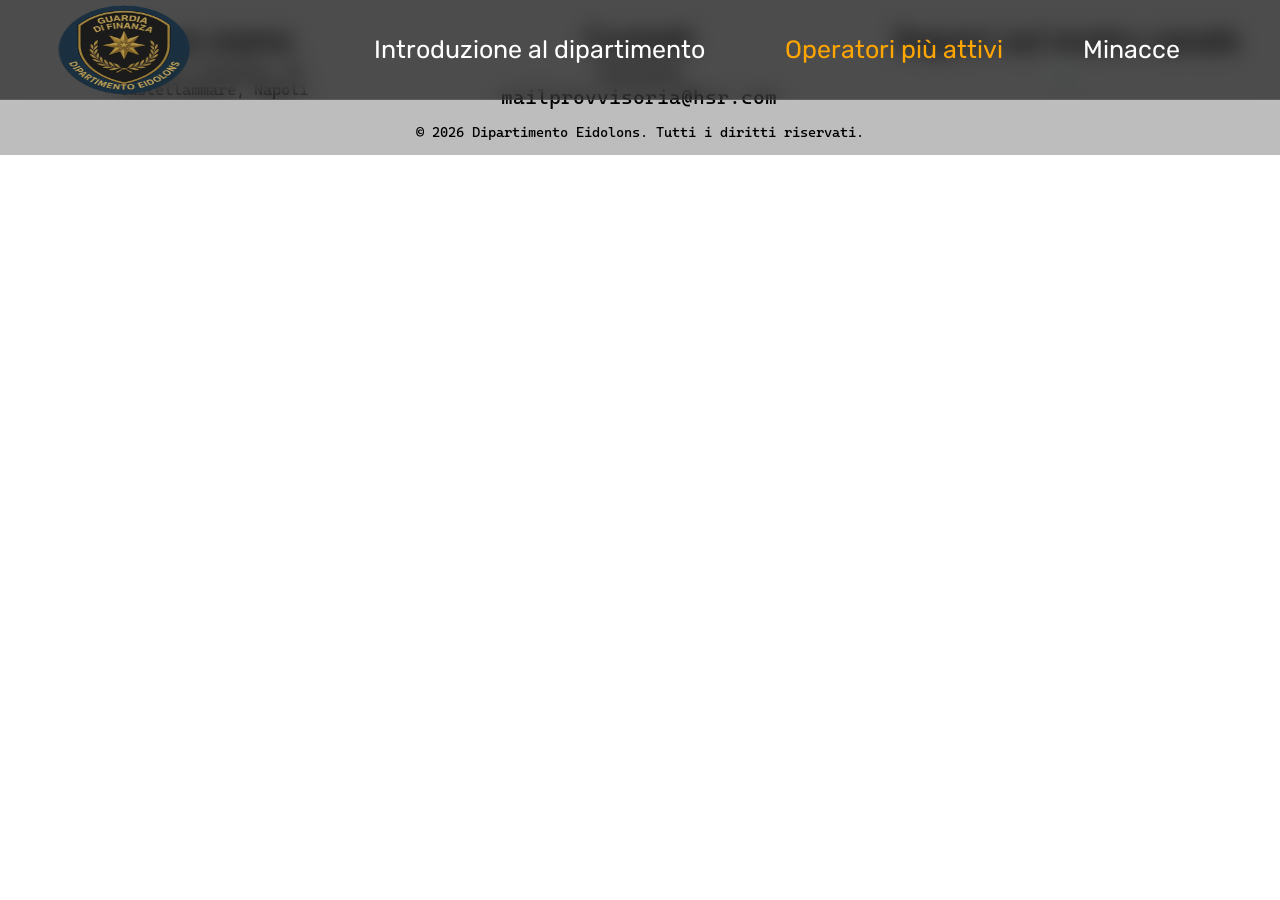
==== sites/operation.html @ c56e5246 "Aggiunti html, sistemato css e index" ====
<!DOCTYPE html>
<html>
    <head>
        <title>Service Operations</title>

        <link rel="preconnect" href="https://fonts.googleapis.com">
        <link rel="preconnect" href="https://fonts.gstatic.com" crossorigin>
        <link href="https://fonts.googleapis.com/css2?family=Cascadia+Mono:ital,wght@0,200..700;1,200..700&family=Roboto+Condensed:ital,wght@0,100..900;1,100..900&family=Rubik:ital,wght@0,300..900;1,300..900&display=swap" rel="stylesheet">
        <link rel="stylesheet" type="text/css" href="../style.css?versione=1.4">

        <meta name="viewport" content="width=device-width, initial-scale=1.0">

    </head>
    <body>

        <!--Sezione della parte top del sito-->
        <div id="container-top">
            <div id="logo">
                <a href="../index.html"><img src="../img/dipartimento.png" alt="Logo"></a>
            </div>
            <ul id="menu-top">
                <li><a href="../index.html">Introduzione al dipartimento</a></li>
                <li class="menu-active"><a href="operation.html">Operatori più attivi</a></li>
                <li><a href="threats.html">Minacce</a></li>
            </ul>
        </div>
        <!--Sezione della parte top del sito-->

        <!--Footer-->
        <div id="footer">
            <div class="footer footer-left flex">
                <div class="footer-interno">
                    <h3>Dove siamo</h3>
                    <p>Via Del Telegram, 67<br>
                    Castellammare, Napoli</p>
                </div>
            </div>
            <div class="footer footer-center flex">
                <div class="footer-interno">
                    <h3>Contatti</h3>
                    <p>
                        <a href="tel:+393333333">3333333</a><br>
                        <a href="mailto:mailprovvisoria@hsr.com">mailprovvisoria@hsr.com</a>
                    </p>
                </div>
            </div>
            <div class="footer footer-right flex">
                <div class="footer-interno">
                    <h3>Seguici sul nostro canale</h3>
                    <a href="https://t.me/DimaHSR" target="_blank"><img class="social-icon" src="img/telegram.webp"></a>
                </div>
            </div>
            <div class="clr"></div>
            <div id="copyright">
                <p>&copy; 2026 Dipartimento Eidolons. Tutti i diritti riservati.</p>
            </div>
        </div>
        <!--Footer-->
        
    </body>
</html>
---- style.css ----
/*CSS Standard*/
.flex{
    display: flex;
    align-items: center;
    justify-content: center;
    text-align: center;
    position: relative;
}

.clr{
    clear: both;
}


.roboto{
  font-family: "Roboto Condensed", sans-serif;
  font-optical-sizing: auto;
  font-weight: 400;
  font-style: normal;
}

.cascadia {
  font-family: "Cascadia Mono", sans-serif;
  font-optical-sizing: auto;
  font-weight: 400;
  font-style: normal;
}

.rubik {
  font-family: "Rubik", sans-serif;
  font-optical-sizing: auto;
  font-weight: 400;
  font-style: normal;
}

h1, h2, h3{
    font-family: "Roboto Condensed", sans-serif;
    font-weight: 400;
    font-style: normal;
}

p{
    font-family: "Cascadia Mono", sans-serif;
    font-weight: 400;
    font-style: normal;
}

.grassetto{
    font-weight: bold;
}

#menu-top li{
    font-family: "Rubik", sans-serif;
    font-weight: 400;
    font-style: normal;
}

/* Reset Universale: azzera tutti gli spazi predefiniti del browser */
* {
    margin: 0;
    padding: 0;
    box-sizing: border-box;
}

.collegamento-generico{
    color: #1a1a1a;
    text-decoration: none;
    display: inline-block;
    margin-top: 20px;
    background-color: #FFB600;
    font-size: 19px;
    padding: 10px 25px;
    border-radius: 50px 50px 50px 0px;
    font-weight: bold;
    text-transform: uppercase;
    letter-spacing: 1px;
    box-shadow: 0 4px 15px rgba(255, 182, 0, 0.4);
    transition: all 0.3s ease;
}

.collegamento-generico:hover{
    background-color: #1a1a1a;
    color: #FFB600;
    box-shadow: 0 8px 25px rgba(0, 0, 0, 0.3);
    transform: translateY(-3px);
}

.collegamento-generico:active {
    transform: translateY(1px); 
    box-shadow: 0 2px 10px rgba(0, 0, 0, 0.3); 
}


/*Sezione della parte top del sito*/
#container-top {
    width: 100%;
    height: 100px;
    background-color: rgba(0, 0, 0, 0.6); /* Corretto rgba */
    backdrop-filter: blur(10px);
    position: fixed;
    top: 0px;
    left: 0px;
    z-index: 5;
    border-bottom: 1px solid rgba(255, 255, 255, 0.1);
    display: flex;
    align-items: center;
    justify-content: space-between; 
    padding: 0 50px;
}

#menu-top {
    padding: 0px;
    margin: 0px;
    display: flex; 
    align-items: center;
}

#menu-top li{
    color: white;
    font-size: 25px;
    margin: 0px 30px;
    list-style-type: none;
    margin-right: 50px;
}

#menu-top li:hover{
    color: orange;
    cursor: pointer;
}

#menu-top li.menu-active{
    color: orange;
}

#menu-top li a{
    color: inherit;
    text-decoration: none;
}

#logo{
    width: 150px;
    height: 100px;
}

#logo img{
    width: 150px;
    height: 100px;
}

#slider{
    width: 100%;
    height: 1000px;
    background-image: url(img/operation.png);
    background-repeat: no-repeat;
    background-size: cover;
    background-position: center;
}

#slider h1{
    text-align: center;
    font-size: 50px;
    line-height: 80px;
    color: white;
    font-family: "Roboto Condensed", sans-serif;
    margin-bottom: 20px;
}

#slider p{
    font-size: 30px;
    line-height: 80px;
    color: white;
}

#slider-interno{
    z-index: 2;
}

#separatore{
    width: 100%;
    height: 100%;
    position: absolute;
    top: 0px;
    left: 0px;
    z-index: 1;
    /* Permalink - use to edit and share this gradient: https://colorzilla.com/gradient-editor/#000000+0,000000+100&0+79,0.65+99,0+100 */
    background: linear-gradient(to bottom,  rgba(0,0,0,0) 0%,rgba(0,0,0,0) 79%,rgba(0,0,0,0.65) 99%,rgba(0,0,0,0) 100%); /* W3C, IE10+, FF16+, Chrome26+, Opera12+, Safari7+ */
}

/*Sezione 1-2*/
#home-section1, #home-section2{
    width: 100%;
    height: auto;
    background-color: #f1f1f1;
}

#home-section1 img, #home-section2 img{
    width: 200px;
    height: 200px;
}

#section1-interna, #section2-interna{
    width: 500px;
    padding-bottom: 100px;
    padding-top: 100px;
    z-index: 2;
}
.sfondo-sfocato {
    position: absolute;
    top: 0;
    left: 0;
    width: 100%;
    height: 100%;
    background-image: url('img/sfondo.jpg');
    background-repeat: no-repeat;
    background-position: center;
    background-size: cover;
    filter: blur(8px); 
    z-index: 1; 
}

#section1-interna h2{
    margin-top: 10px;
    margin-bottom: 5px;
    text-shadow: -1px 0 black, 0 1px black, 1px 0 black, 0 -1px black;
    font-size: 40px;
    color: #FFF4D1;
}

#section1-interna p{
    text-shadow: -1px 0 black, 0 1px black, 1px 0 black, 0 -1px black;
    color: white;
}

/*Sezione 2*/
#section2-left{
    width: 50%;
    position: relative;
    float: left;
    height: 500px;
    background-color: #8A7C7B;
}

#section2-left h2{
    font-size: 35px;
    margin-bottom: 5px;
}

#section2-left p{
    font-size: 18px;
}

#section2-right{
    width: 50%;
    position: relative;
    float: left;
    height: 500px;
    background-image: url(img/herta.webp);
    background-repeat: no-repeat;
    background-position: center;
    background-size: cover;
}


/*Footer*/
#footer{
    padding-top: 20px;
    width: 100%;
    height: 150px;
    background-color: #BDBDBD;
}

.footer{
    width: 33.3%;
    height: auto;
}

.footer-left, .footer-center, .footer-right{
    float: left;
}

.footer-interna{
    padding: 50px 0px;
}

#footer a{
    color: inherit;
    text-decoration: none;
}

#footer .social-icon{
    width: 70px;
    height: auto;
    margin: 5px 10px;
}

#footer h3{
    font-size: 25px;
}

#footer h3{
    font-size: 35px;
}

#footer a{
    font-size: 20px;
}

/*Copyright*/
#copyright{
    padding-top: 20px;
    width: 100%;
    background-color: #BDBDBD;
    padding: 15px 0;
    text-align: center;
}

#copyright p{
    font-size: 14px;
    color: black;
    margin: 0px;
}
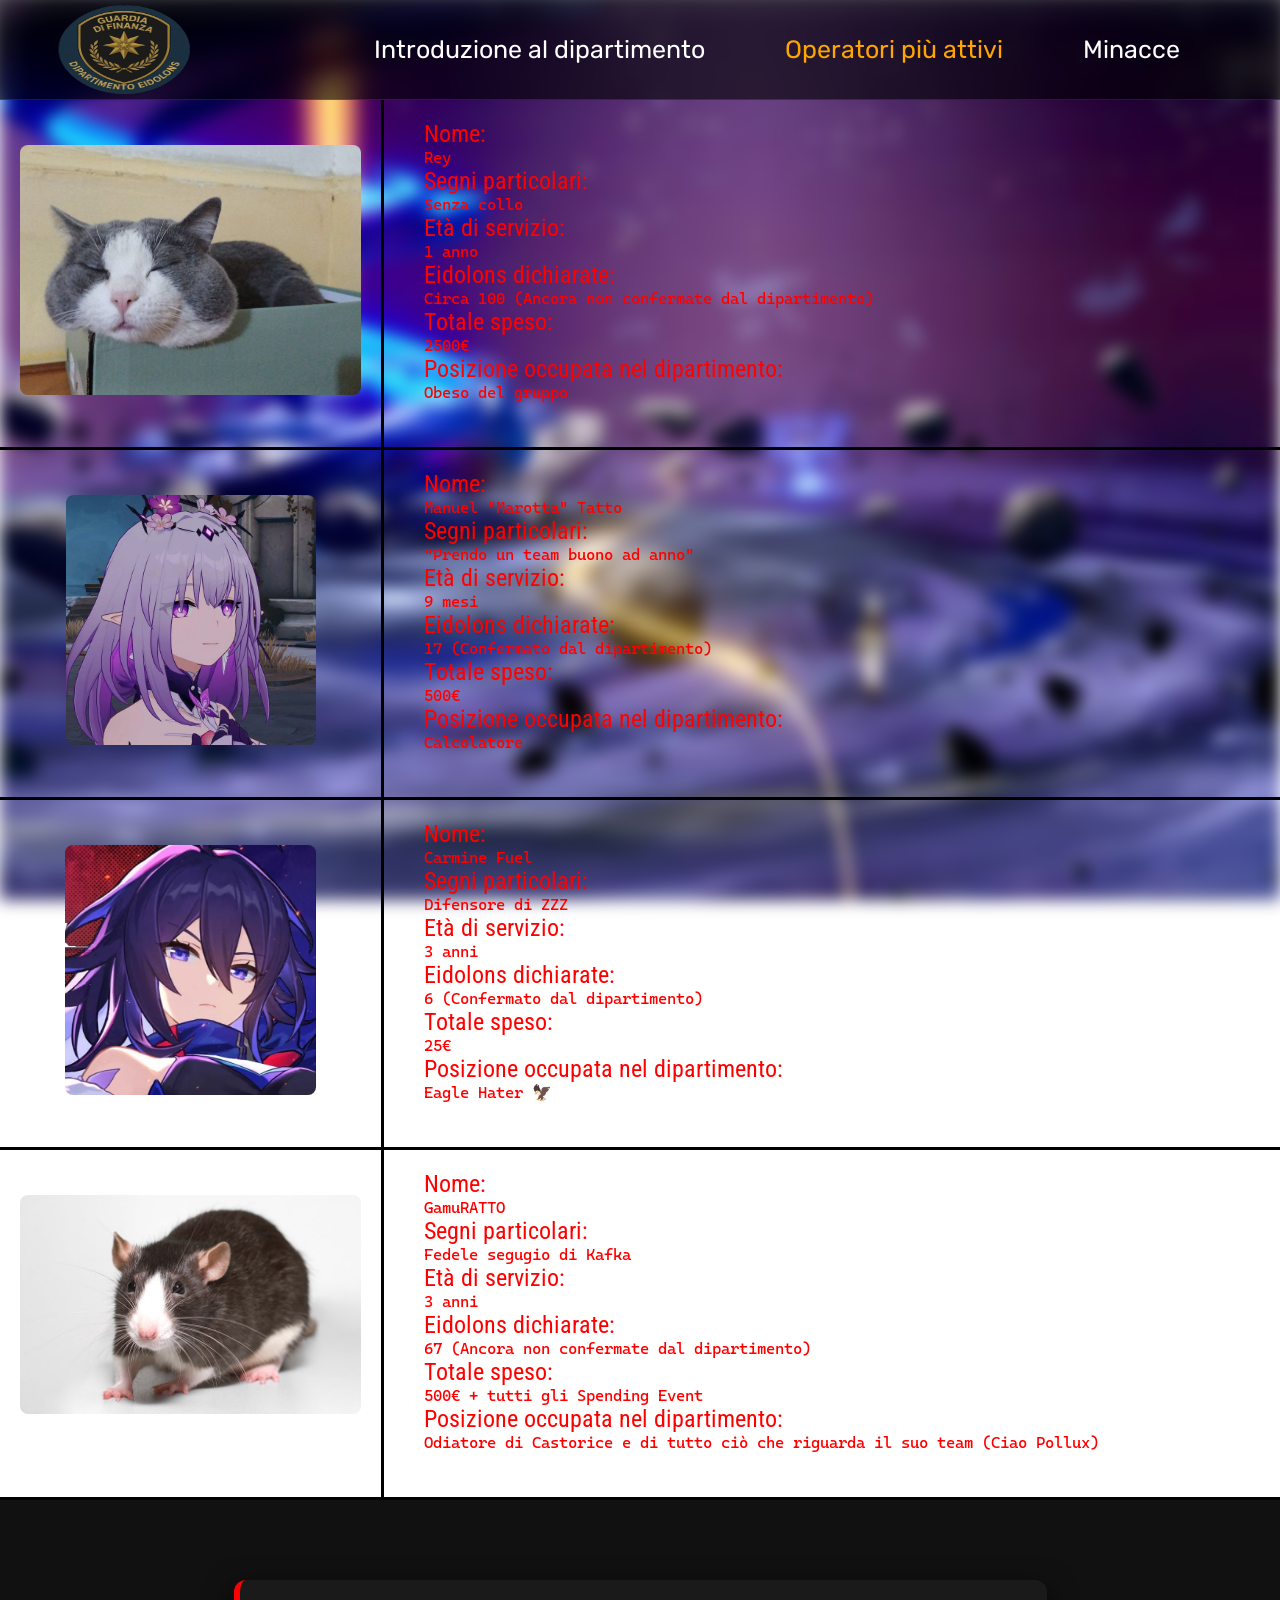
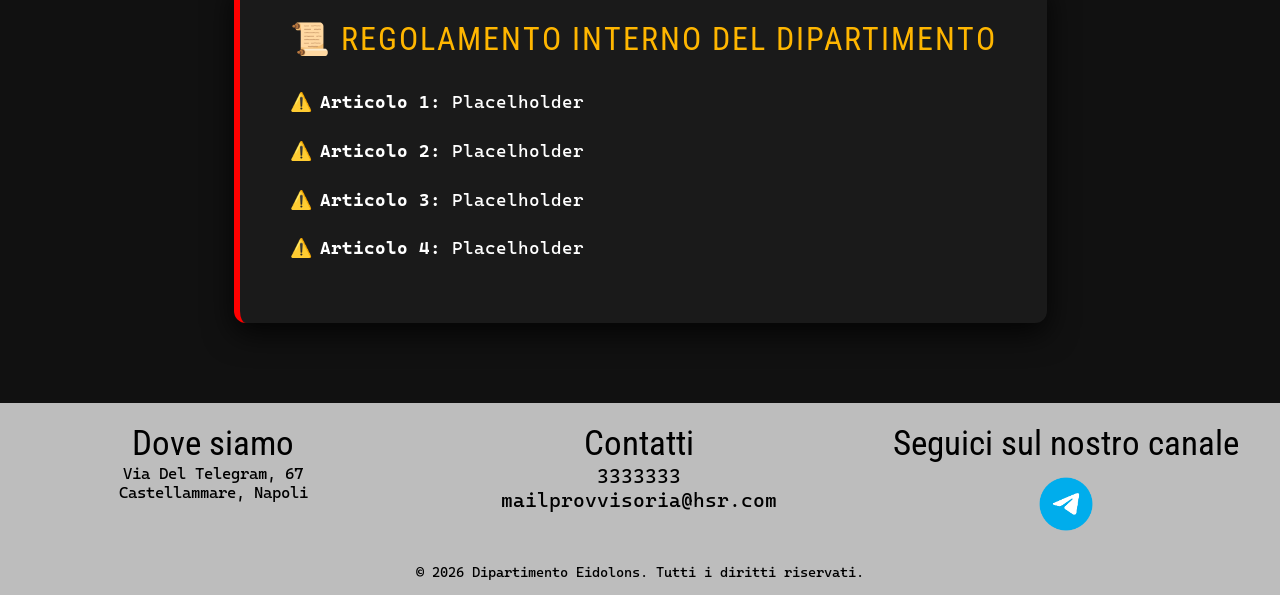
==== commit 31b0f91f: "Aggiunga di operatori e modifiche al CSS" ====
--- a/sites/operation.html
+++ b/sites/operation.html
@@ -10,21 +10,120 @@
 
         <meta name="viewport" content="width=device-width, initial-scale=1.0">
 
+        <meta charset="UTF-8">
+
     </head>
     <body>
 
         <!--Sezione della parte top del sito-->
         <div id="container-top">
             <div id="logo">
-                <a href="../index.html"><img src="../img/dipartimento.png" alt="Logo"></a>
+                <a href="../index.html"><img src="../img/dipartimento.png" alt="Logo" draggable="false"></a>
             </div>
             <ul id="menu-top">
-                <li><a href="../index.html">Introduzione al dipartimento</a></li>
-                <li class="menu-active"><a href="operation.html">Operatori più attivi</a></li>
-                <li><a href="threats.html">Minacce</a></li>
+                <li><a href="../index.html" draggable="false">Introduzione al dipartimento</a></li>
+                <li class="menu-active"><a href="operation.html" draggable="false">Operatori più attivi</a></li>
+                <li><a href="threats.html" draggable="false">Minacce</a></li>
             </ul>
         </div>
         <!--Sezione della parte top del sito-->
+
+        <!--Prima sezione-->
+        <div id="operation1">
+            <!--Da cambiare lo sfondo-->
+            <div class="sfondo-operation"></div>
+            <!--Da cambiare lo sfondo-->
+            <div class="operation-left">
+                <img src="../img/img_operation/bonobino.jpg" alt="Rey" draggable="false">
+            </div>
+            <div class="operation-right">
+                <h2>Nome:</h2>
+                <p>Rey</p>
+                <h2>Segni particolari:</h2>
+                <p>Senza collo</p>
+                <h2>Età di servizio:</h2>
+                <p>1 anno</p>
+                <h2>Eidolons dichiarate:</h2>
+                <p>Circa 100 (Ancora non confermate dal dipartimento)</p>
+                <h2>Totale speso:</h2>
+                <p>2500€</p>
+                <h2>Posizione occupata nel dipartimento:</h2>
+                <p>Obeso del gruppo</p>
+            </div>
+            <div class="clr"></div>
+
+            <div class="operation-left">
+                <img src="../img/img_operation/castorice.jpg" alt="Marotta" draggable="false">
+            </div>
+            <div class="operation-right">
+                <h2>Nome:</h2>
+                <p>Manuel "Marotta" Tatto</p>
+                <h2>Segni particolari:</h2>
+                <p>"Prendo un team buono ad anno"</p>
+                <h2>Età di servizio:</h2>
+                <p>9 mesi</p>
+                <h2>Eidolons dichiarate:</h2>
+                <p>17 (Confermato dal dipartimento)</p>
+                <h2>Totale speso:</h2>
+                <p>500€</p>
+                <h2>Posizione occupata nel dipartimento:</h2>
+                <p>Calcolatore</p>
+            </div>
+            <div class="clr"></div>
+
+            <div class="operation-left">
+                <img src="../img/img_operation/seele.webp" alt="Rey" draggable="false">
+            </div>
+            <div class="operation-right">
+                <h2>Nome:</h2>
+                <p>Carmine Fuel</p>
+                <h2>Segni particolari:</h2>
+                <p>Difensore di ZZZ</p>
+                <h2>Età di servizio:</h2>
+                <p>3 anni</p>
+                <h2>Eidolons dichiarate:</h2>
+                <p>6 (Confermato dal dipartimento)</p>
+                <h2>Totale speso:</h2>
+                <p>25€</p>
+                <h2>Posizione occupata nel dipartimento:</h2>
+                <p>Eagle Hater 🦅</p>
+            </div>
+            <div class="clr"></div>
+
+            <div class="operation-left">
+                <img src="../img/img_operation/ratto.jpg" alt="Rey" draggable="false">
+            </div>
+            <div class="operation-right">
+                <h2>Nome:</h2>
+                <p>GamuRATTO</p>
+                <h2>Segni particolari:</h2>
+                <p>Fedele segugio di Kafka</p>
+                <h2>Età di servizio:</h2>
+                <p>3 anni</p>
+                <h2>Eidolons dichiarate:</h2>
+                <p>67 (Ancora non confermate dal dipartimento)</p>
+                <h2>Totale speso:</h2>
+                <p>500€ + tutti gli Spending Event</p>
+                <h2>Posizione occupata nel dipartimento:</h2>
+                <p>Odiatore di Castorice e di tutto ciò che riguarda il suo team (Ciao Pollux)</p>
+            </div>
+            <div class="clr"></div>
+        </div>
+        <!--Prima sezione-->
+
+        <!--Codice di condotta-->
+        <div id="codicecondotta">
+            <div class="codice-interno">
+                <h2>📜 Regolamento Interno del Dipartimento</h2>
+                <ul>
+                    <li><strong>Articolo 1:</strong> Placelholder</li>
+                    <li><strong>Articolo 2:</strong> Placelholder</li>
+                    <li><strong>Articolo 3:</strong> Placelholder</li>
+                    <li><strong>Articolo 4:</strong> Placelholder</li>
+                </ul>
+            </div>
+        </div>
+        <!--Codice di condotta-->
 
         <!--Footer-->
         <div id="footer">
@@ -47,7 +146,7 @@
             <div class="footer footer-right flex">
                 <div class="footer-interno">
                     <h3>Seguici sul nostro canale</h3>
-                    <a href="https://t.me/DimaHSR" target="_blank"><img class="social-icon" src="img/telegram.webp"></a>
+                    <a href="https://t.me/DimaHSR" target="_blank"><img class="social-icon" src="../img/telegram.webp"></a>
                 </div>
             </div>
             <div class="clr"></div>
--- a/style.css
+++ b/style.css
@@ -77,6 +77,10 @@
     letter-spacing: 1px;
     box-shadow: 0 4px 15px rgba(255, 182, 0, 0.4);
     transition: all 0.3s ease;
+    user-select: none;
+    -webkit-user-drag: none;
+    -webkit-tap-highlight-color: transparent;
+    outline: none;
 }
 
 .collegamento-generico:hover{
@@ -109,11 +113,22 @@
     padding: 0 50px;
 }
 
+#container-top img{
+    user-select: none;
+    -webkit-user-drag: none;
+    -webkit-tap-highlight-color: transparent;
+    outline: none;
+}
+
 #menu-top {
     padding: 0px;
     margin: 0px;
     display: flex; 
     align-items: center;
+    user-select: none;
+    -webkit-user-drag: none;
+    -webkit-tap-highlight-color: transparent;
+    outline: none;
 }
 
 #menu-top li{
@@ -197,6 +212,10 @@
 #home-section1 img, #home-section2 img{
     width: 200px;
     height: 200px;
+    user-select: none;
+    -webkit-user-drag: none;
+    -webkit-tap-highlight-color: transparent;
+    outline: none;
 }
 
 #section1-interna, #section2-interna{
@@ -319,4 +338,104 @@
     font-size: 14px;
     color: black;
     margin: 0px;
-}+}
+
+/*Operation1*/
+#operation1{
+    width: 100%;
+    height: auto;
+    padding-top: 100px;
+}
+
+.operation-left{
+    width: 30%;
+    height: 350px;
+    float: left;
+    padding: 45px 20px 20px 20px;
+    box-sizing: border-box;
+    text-align: center;
+    border-right-style: solid;
+    border-bottom-style: solid;
+}
+
+.operation-left img{
+    max-width: 100%;
+    height: auto;
+    border-radius: 8px;;
+    max-height: 250px;
+}
+
+.operation-right{
+    width: 70%;
+    height: 350px;
+    float: left;
+    padding: 20px 40px;
+    text-align: left;
+    border-bottom-style: solid;
+}
+
+.operation-right h2, .operation-right p{
+    color: red;
+}
+
+.sfondo-operation{
+    position: fixed;
+    top: 0;
+    left: 0;
+    width: 100%;
+    height: 100%;
+    background-image: url('img/sfondo.jpg');
+    background-repeat: no-repeat;
+    background-position: center;
+    background-size: cover;
+    filter: blur(8px); 
+    z-index: -1; 
+}
+
+#codicecondotta{
+    width: 100%;
+    height: auto;
+    padding: 80px 20px;
+    background-color: #111;
+    display: flex;
+    justify-content: center;
+}
+
+.codice-interno{
+    max-width: 900px;
+    background-color: #1a1a1a; 
+    padding: 40px 50px;
+    border-radius: 12px;
+    border-left: 6px solid red; 
+    box-shadow: 0 10px 30px rgba(0, 0, 0, 0.8); 
+}
+
+.codice-interno h2{
+    color: #FFB600;
+    margin-bottom: 30px;
+    text-align: center;
+    font-size: 32px;
+    text-transform: uppercase;
+    letter-spacing: 2px;
+}
+
+.codice-interno ul{
+    list-style-type: none;
+    padding: 0;
+}
+
+.codice-interno li{
+    color: white;
+    font-size: 18px;
+    margin-bottom: 20px;
+    line-height: 1.6;
+    padding-left: 30px;
+    position: relative;
+    font-family: "Cascadia Mono", sans-serif; /* Usa il font "tecnico" che hai importato */
+}
+
+.codice-interno li::before{
+    content: "⚠️";
+    position: absolute;
+    left: 0;
+}
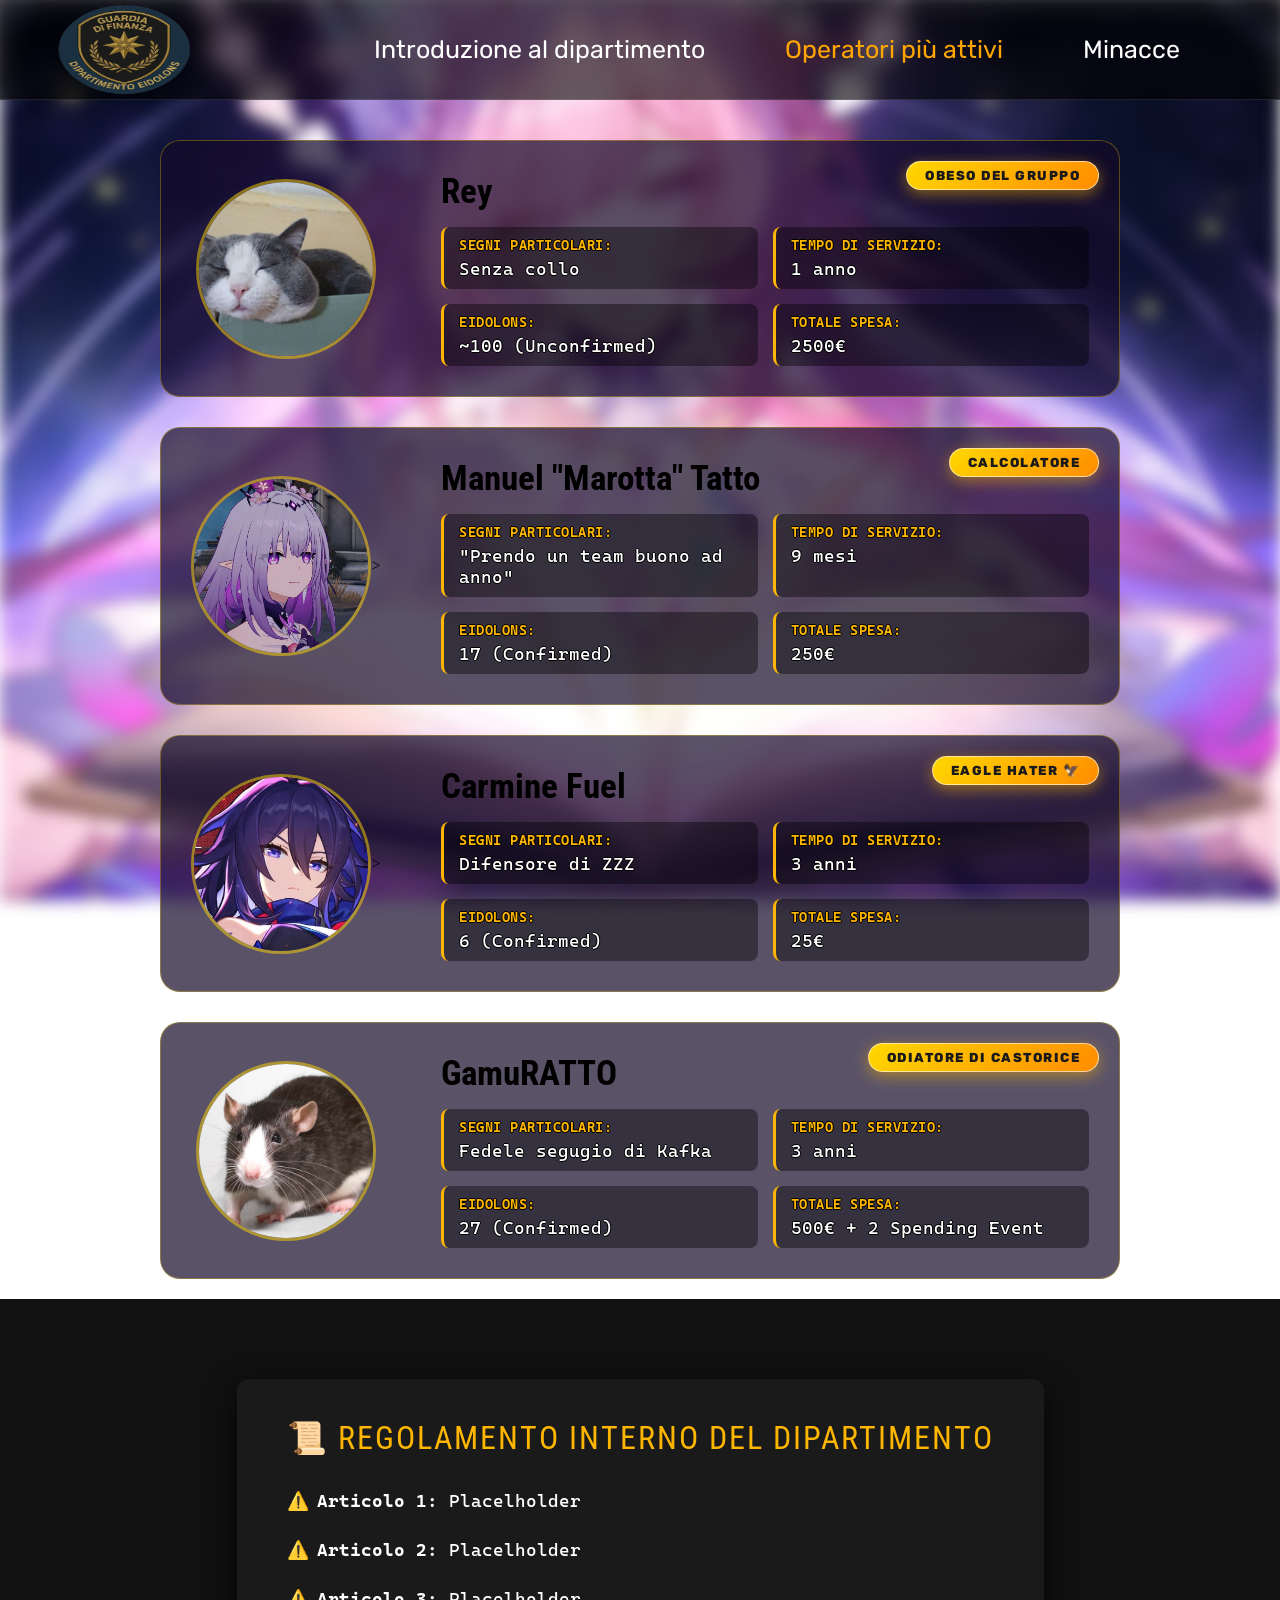
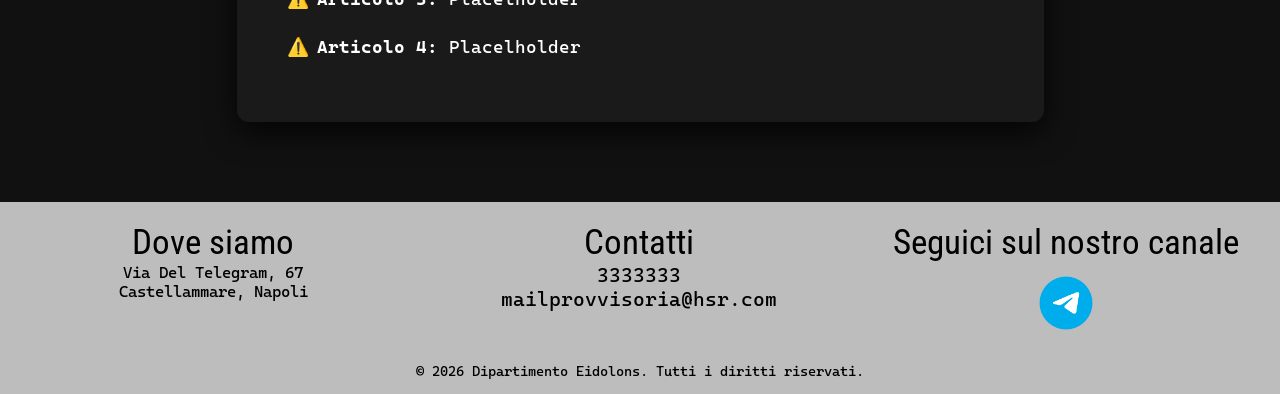
==== commit de90e331: "Sistemazione css" ====
--- a/sites/operation.html
+++ b/sites/operation.html
@@ -30,84 +30,69 @@
 
         <!--Prima sezione-->
         <div id="operation1">
-            <!--Da cambiare lo sfondo-->
             <div class="sfondo-operation"></div>
-            <!--Da cambiare lo sfondo-->
-            <div class="operation-left">
-                <img src="../img/img_operation/bonobino.jpg" alt="Rey" draggable="false">
+            <div class="operation-container">
+                <div class="operator-card">
+                    <div class="operation-left">
+                        <img src="../img/img_operation/bonobino.jpg" alt="Rey">
+                    </div>
+                    <div class="operation-right">
+                        <span class="role-badge">Obeso del gruppo</span>
+                        <h2>Rey</h2>
+                        <div class="info-grid">
+                            <div class="info-item"><strong>Segni Particolari:</strong>Senza collo</div>
+                            <div class="info-item"><strong>Tempo di Servizio:</strong>1 anno</div>
+                            <div class="info-item"><strong>Eidolons:</strong>~100 (Unconfirmed)</div>
+                            <div class="info-item"><strong>Totale spesa:</strong>2500€</div>
+                        </div>
+                    </div>
+                </div>
+                <div class="operator-card">
+                    <div class="operation-left">
+                        <img src="../img/img_operation/castorice.jpg" alt="Manuel" draggable="false">>
+                    </div>
+                    <div class="operation-right">
+                        <span class="role-badge">Calcolatore</span>
+                        <h2>Manuel "Marotta" Tatto</h2>
+                        <div class="info-grid">
+                            <div class="info-item"><strong>Segni Particolari:</strong>"Prendo un team buono ad anno"</div>
+                            <div class="info-item"><strong>Tempo di Servizio:</strong>9 mesi</div>
+                            <div class="info-item"><strong>Eidolons:</strong>17 (Confirmed)</div>
+                            <div class="info-item"><strong>Totale spesa:</strong>250€</div>
+                        </div>
+                    </div>
+                </div>
+                <div class="operator-card">
+                    <div class="operation-left">
+                        <img src="../img/img_operation/seele.webp" alt="Carmine" draggable="false">> 
+                    </div>
+                    <div class="operation-right">
+                        <span class="role-badge">Eagle Hater 🦅</span>
+                        <h2>Carmine Fuel</h2>
+                        <div class="info-grid">
+                            <div class="info-item"><strong>Segni Particolari:</strong>Difensore di ZZZ</div>
+                            <div class="info-item"><strong>Tempo di Servizio:</strong>3 anni</div>
+                            <div class="info-item"><strong>Eidolons:</strong>6 (Confirmed)</div>
+                            <div class="info-item"><strong>Totale spesa:</strong>25€</div>
+                        </div>
+                    </div>
+                </div>
+                <div class="operator-card">
+                    <div class="operation-left">
+                        <img src="../img/img_operation/ratto.jpg" alt="Gamuran" draggable="false">
+                    </div>
+                    <div class="operation-right">
+                        <span class="role-badge">Odiatore di Castorice</span>
+                        <h2>GamuRATTO</h2>
+                        <div class="info-grid">
+                            <div class="info-item"><strong>Segni Particolari:</strong>Fedele segugio di Kafka</div>
+                            <div class="info-item"><strong>Tempo di Servizio:</strong>3 anni</div>
+                            <div class="info-item"><strong>Eidolons:</strong>27 (Confirmed)</div>
+                            <div class="info-item"><strong>Totale spesa:</strong>500€ + 2 Spending Event</div>
+                        </div>
+                    </div>
+                </div>
             </div>
-            <div class="operation-right">
-                <h2>Nome:</h2>
-                <p>Rey</p>
-                <h2>Segni particolari:</h2>
-                <p>Senza collo</p>
-                <h2>Età di servizio:</h2>
-                <p>1 anno</p>
-                <h2>Eidolons dichiarate:</h2>
-                <p>Circa 100 (Ancora non confermate dal dipartimento)</p>
-                <h2>Totale speso:</h2>
-                <p>2500€</p>
-                <h2>Posizione occupata nel dipartimento:</h2>
-                <p>Obeso del gruppo</p>
-            </div>
-            <div class="clr"></div>
-
-            <div class="operation-left">
-                <img src="../img/img_operation/castorice.jpg" alt="Marotta" draggable="false">
-            </div>
-            <div class="operation-right">
-                <h2>Nome:</h2>
-                <p>Manuel "Marotta" Tatto</p>
-                <h2>Segni particolari:</h2>
-                <p>"Prendo un team buono ad anno"</p>
-                <h2>Età di servizio:</h2>
-                <p>9 mesi</p>
-                <h2>Eidolons dichiarate:</h2>
-                <p>17 (Confermato dal dipartimento)</p>
-                <h2>Totale speso:</h2>
-                <p>500€</p>
-                <h2>Posizione occupata nel dipartimento:</h2>
-                <p>Calcolatore</p>
-            </div>
-            <div class="clr"></div>
-
-            <div class="operation-left">
-                <img src="../img/img_operation/seele.webp" alt="Rey" draggable="false">
-            </div>
-            <div class="operation-right">
-                <h2>Nome:</h2>
-                <p>Carmine Fuel</p>
-                <h2>Segni particolari:</h2>
-                <p>Difensore di ZZZ</p>
-                <h2>Età di servizio:</h2>
-                <p>3 anni</p>
-                <h2>Eidolons dichiarate:</h2>
-                <p>6 (Confermato dal dipartimento)</p>
-                <h2>Totale speso:</h2>
-                <p>25€</p>
-                <h2>Posizione occupata nel dipartimento:</h2>
-                <p>Eagle Hater 🦅</p>
-            </div>
-            <div class="clr"></div>
-
-            <div class="operation-left">
-                <img src="../img/img_operation/ratto.jpg" alt="Rey" draggable="false">
-            </div>
-            <div class="operation-right">
-                <h2>Nome:</h2>
-                <p>GamuRATTO</p>
-                <h2>Segni particolari:</h2>
-                <p>Fedele segugio di Kafka</p>
-                <h2>Età di servizio:</h2>
-                <p>3 anni</p>
-                <h2>Eidolons dichiarate:</h2>
-                <p>67 (Ancora non confermate dal dipartimento)</p>
-                <h2>Totale speso:</h2>
-                <p>500€ + tutti gli Spending Event</p>
-                <h2>Posizione occupata nel dipartimento:</h2>
-                <p>Odiatore di Castorice e di tutto ciò che riguarda il suo team (Ciao Pollux)</p>
-            </div>
-            <div class="clr"></div>
         </div>
         <!--Prima sezione-->
 
--- a/style.css
+++ b/style.css
@@ -341,41 +341,115 @@
 }
 
 /*Operation1*/
-#operation1{
+#operation1 {
     width: 100%;
     height: auto;
-    padding-top: 100px;
-}
-
-.operation-left{
-    width: 30%;
-    height: 350px;
-    float: left;
-    padding: 45px 20px 20px 20px;
-    box-sizing: border-box;
-    text-align: center;
-    border-right-style: solid;
-    border-bottom-style: solid;
-}
-
-.operation-left img{
-    max-width: 100%;
-    height: auto;
-    border-radius: 8px;;
-    max-height: 250px;
-}
-
-.operation-right{
-    width: 70%;
-    height: 350px;
-    float: left;
-    padding: 20px 40px;
-    text-align: left;
-    border-bottom-style: solid;
-}
-
-.operation-right h2, .operation-right p{
-    color: red;
+    padding-top: 120px; 
+}
+
+.operation-container {
+    max-width: 1000px;
+    margin: 0 auto;
+    padding: 20px;
+    display: flex;
+    flex-direction: column;
+    gap: 30px; 
+}
+
+.operator-card {
+    display: flex;
+    background: rgba(20, 10, 40, 0.7);
+    backdrop-filter: blur(5px);
+    border: 1px solid rgba(255, 215, 0, 0.3);
+    border-radius: 20px;
+    overflow: hidden;
+    transition: transform 0.3s ease, box-shadow 0.3s ease;
+}
+
+.operator-card:hover {
+    transform: translateY(-5px);
+    box-shadow: 0 10px 25px rgba(0,0,0,0.5);
+    border-color: #FFD700;
+}
+
+.operator-card:hover .operation-left img {
+    border-color: #FFD700;
+    box-shadow: 0 0 20px rgba(255, 215, 0, 0.6); /* Bagliore dorato */
+    transform: scale(1.05); /* Leggero zoom in avanti */
+}
+
+.operation-left {
+    flex: 0 0 250px; 
+    padding: 20px;
+    display: flex;
+    align-items: center;
+    justify-content: center;
+}
+
+.operation-left img {
+    width: 180px;
+    height: 180px;
+    object-fit: cover;
+    border-radius: 50%; 
+    border: 3px solid rgba(255, 215, 0, 0.5); /* Bordo di base semi-trasparente */
+    transition: all 0.4s ease; /* Prepara l'animazione */
+}
+
+.operation-right {
+    flex: 1;
+    padding: 30px;
+    position: relative;
+}
+
+.role-badge {
+    background: linear-gradient(135deg, #FFD700 0%, #FF8C00 100%);
+    color: #1a1a1a;
+    padding: 6px 18px;
+    border-radius: 30px;
+    font-size: 13px;
+    font-family: "Rubik", sans-serif; 
+    font-weight: 800;
+    text-transform: uppercase;
+    letter-spacing: 1.5px; 
+    position: absolute;
+    top: 20px;
+    right: 20px;
+    box-shadow: 0 4px 15px rgba(255, 182, 0, 0.5); 
+    border: 1px solid rgba(255, 255, 255, 0.6); 
+    z-index: 2;
+}
+
+.operation-right h2 {
+    font-size: 35px;
+    margin-bottom: 15px;
+    color: black; 
+    font-weight: bold;
+}
+
+.info-grid {
+    display: grid;
+    grid-template-columns: 1fr 1fr; 
+    gap: 15px;
+    text-shadow: -1px 0 black, 0 1px black, 1px 0 black, 0 -1px black;
+}
+
+.info-item {
+    font-family: "Cascadia Mono", monospace;
+    color: #fff; 
+    font-size: 18px; 
+    background: rgba(0, 0, 0, 0.4); 
+    padding: 10px 15px;
+    border-radius: 8px;
+    border-left: 3px solid #FFB600; 
+}
+
+.info-item strong {
+    color: #FFB600;
+    display: block; 
+    font-size: 14px; /* Ridotto un po' per non sovrastare il dato */
+    text-transform: uppercase;
+    margin-bottom: 5px; /* Aggiunge spazio sotto l'etichetta */
+    letter-spacing: 0.5px;
 }
 
 .sfondo-operation{
@@ -384,7 +458,7 @@
     left: 0;
     width: 100%;
     height: 100%;
-    background-image: url('img/sfondo.jpg');
+    background-image: url('../img/img_operation/cyrene.webp');
     background-repeat: no-repeat;
     background-position: center;
     background-size: cover;
@@ -392,6 +466,8 @@
     z-index: -1; 
 }
 
+
+/*Codice Condotta*/
 #codicecondotta{
     width: 100%;
     height: auto;
@@ -406,7 +482,6 @@
     background-color: #1a1a1a; 
     padding: 40px 50px;
     border-radius: 12px;
-    border-left: 6px solid red; 
     box-shadow: 0 10px 30px rgba(0, 0, 0, 0.8); 
 }
 
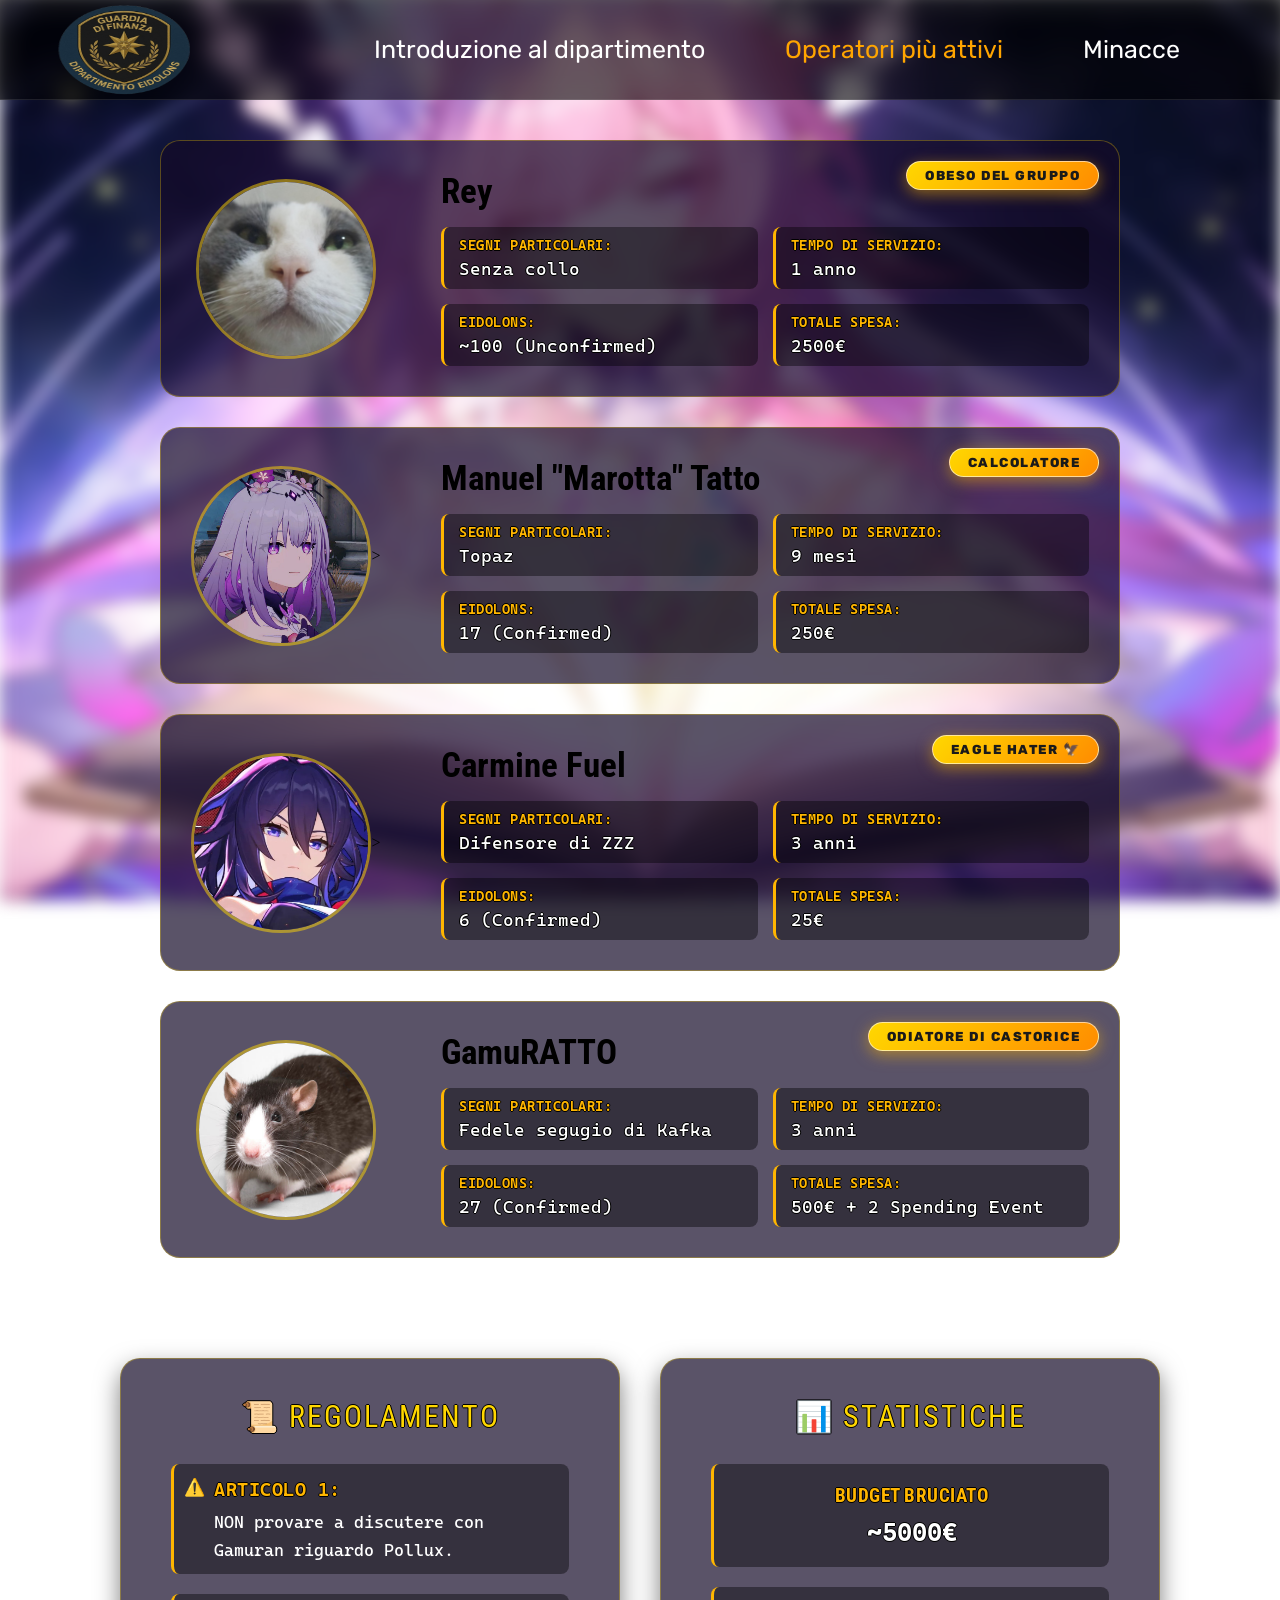
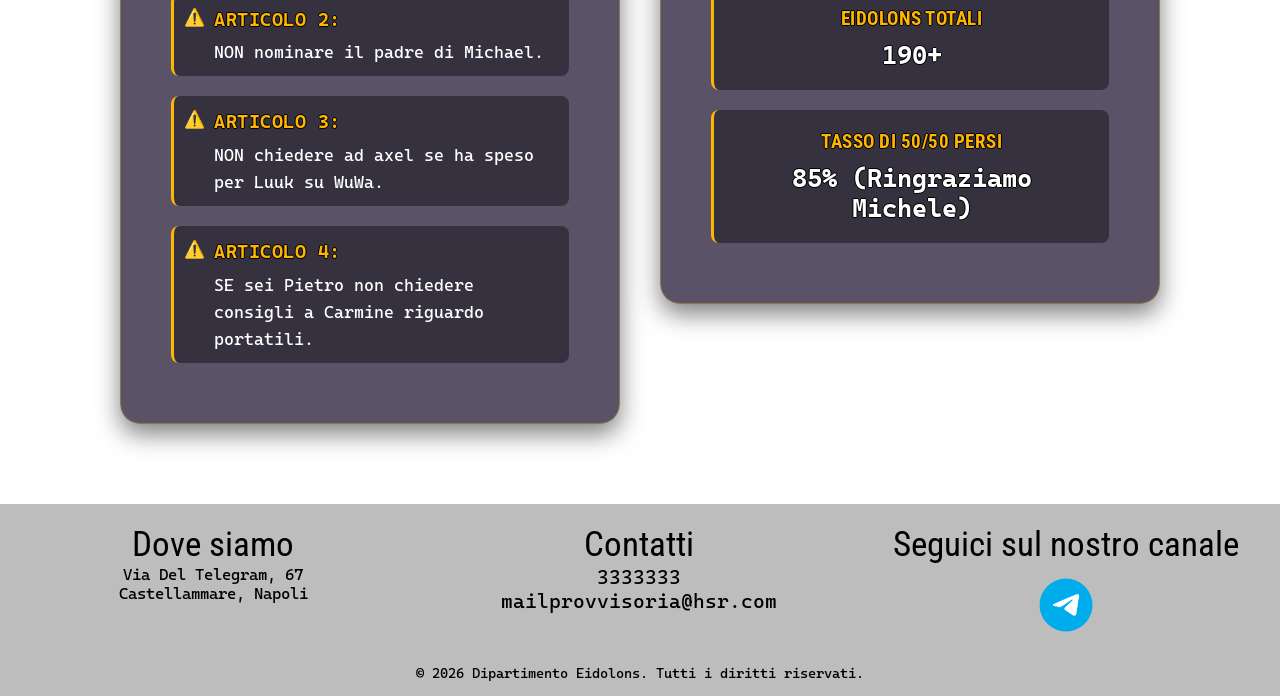
==== commit 073c3f0a: "Aggiornamento pagina operatori" ====
--- a/sites/operation.html
+++ b/sites/operation.html
@@ -32,9 +32,10 @@
         <div id="operation1">
             <div class="sfondo-operation"></div>
             <div class="operation-container">
+                <!--Pietro-->
                 <div class="operator-card">
                     <div class="operation-left">
-                        <img src="../img/img_operation/bonobino.jpg" alt="Rey">
+                        <img src="../img/img_operation/rey.jpg" alt="Rey">
                     </div>
                     <div class="operation-right">
                         <span class="role-badge">Obeso del gruppo</span>
@@ -47,6 +48,8 @@
                         </div>
                     </div>
                 </div>
+
+                <!--Manuel-->
                 <div class="operator-card">
                     <div class="operation-left">
                         <img src="../img/img_operation/castorice.jpg" alt="Manuel" draggable="false">>
@@ -55,13 +58,15 @@
                         <span class="role-badge">Calcolatore</span>
                         <h2>Manuel "Marotta" Tatto</h2>
                         <div class="info-grid">
-                            <div class="info-item"><strong>Segni Particolari:</strong>"Prendo un team buono ad anno"</div>
+                            <div class="info-item"><strong>Segni Particolari:</strong>Topaz</div>
                             <div class="info-item"><strong>Tempo di Servizio:</strong>9 mesi</div>
                             <div class="info-item"><strong>Eidolons:</strong>17 (Confirmed)</div>
                             <div class="info-item"><strong>Totale spesa:</strong>250€</div>
                         </div>
                     </div>
                 </div>
+
+                <!--Carmine-->
                 <div class="operator-card">
                     <div class="operation-left">
                         <img src="../img/img_operation/seele.webp" alt="Carmine" draggable="false">> 
@@ -77,6 +82,8 @@
                         </div>
                     </div>
                 </div>
+
+                <!--Alessio-->
                 <div class="operator-card">
                     <div class="operation-left">
                         <img src="../img/img_operation/ratto.jpg" alt="Gamuran" draggable="false">
@@ -98,16 +105,37 @@
 
         <!--Codice di condotta-->
         <div id="codicecondotta">
-            <div class="codice-interno">
-                <h2>📜 Regolamento Interno del Dipartimento</h2>
-                <ul>
-                    <li><strong>Articolo 1:</strong> Placelholder</li>
-                    <li><strong>Articolo 2:</strong> Placelholder</li>
-                    <li><strong>Articolo 3:</strong> Placelholder</li>
-                    <li><strong>Articolo 4:</strong> Placelholder</li>
-                </ul>
-            </div>
+    
+    <div class="codice-interno">
+        <h2><a href="https://telegra.ph/REGOLE-DEL-GRUPPO-09-08-4" target="_blank" draggable="false">📜 Regolamento</a></h2>
+        <ul>
+            <li><strong>Articolo 1:</strong>NON provare a discutere con Gamuran riguardo Pollux.</li>
+            <li><strong>Articolo 2:</strong>NON nominare il padre di Michael.</li>
+            <li><strong>Articolo 3:</strong>NON chiedere ad axel se ha speso per Luuk su WuWa.</li>
+            <li><strong>Articolo 4:</strong>SE sei Pietro non chiedere consigli a Carmine riguardo portatili.</li>
+        </ul>
+    </div>
+
+    <div class="statistiche-dipartimento">
+        <h2>📊 Statistiche</h2>
+        
+        <div class="stat-box">
+            <h3>Budget Bruciato</h3>
+            <p>~5000€</p>
         </div>
+        
+        <div class="stat-box">
+            <h3>Eidolons Totali</h3>
+            <p>190+</p>
+        </div>
+        
+        <div class="stat-box">
+            <h3>Tasso di 50/50 Persi</h3>
+            <p>85% (Ringraziamo Michele)</p>
+        </div>
+    </div>
+
+</div>
         <!--Codice di condotta-->
 
         <!--Footer-->
--- a/style.css
+++ b/style.css
@@ -347,6 +347,7 @@
     padding-top: 120px; 
 }
 
+/*!!! Css del contenitore !!!*/
 .operation-container {
     max-width: 1000px;
     margin: 0 auto;
@@ -418,7 +419,9 @@
     border: 1px solid rgba(255, 255, 255, 0.6); 
     z-index: 2;
 }
-
+/*!!! Css del contenitore !!!*/
+
+/*!!! Css dei testi !!!*/
 .operation-right h2 {
     font-size: 35px;
     margin-bottom: 15px;
@@ -468,49 +471,120 @@
 
 
 /*Codice Condotta*/
-#codicecondotta{
+#codicecondotta {
     width: 100%;
     height: auto;
     padding: 80px 20px;
-    background-color: #111;
     display: flex;
     justify-content: center;
-}
-
-.codice-interno{
-    max-width: 900px;
-    background-color: #1a1a1a; 
+    align-items: flex-start;
+    gap: 40px;
+    box-sizing: border-box;
+    position: relative;
+    z-index: 2; /*Assicura che stia sopra lo sfondo sfocato*/
+}
+
+/* Stile Vetro Oscurato (Come le schede operatori) per i box principali */
+.codice-interno, .statistiche-dipartimento {
+    flex: 1; 
+    min-width: 300px; 
+    max-width: 500px; 
+    
+    background: rgba(20, 10, 40, 0.7); 
+    backdrop-filter: blur(5px);
+    border: 1px solid rgba(255, 215, 0, 0.3); 
+    border-radius: 20px; 
     padding: 40px 50px;
-    border-radius: 12px;
-    box-shadow: 0 10px 30px rgba(0, 0, 0, 0.8); 
-}
-
-.codice-interno h2{
-    color: #FFB600;
+    box-shadow: 0 10px 25px rgba(0,0,0,0.5); 
+    box-sizing: border-box;
+    transition: transform 0.3s ease, box-shadow 0.3s ease;
+}
+
+.codice-interno:hover, .statistiche-dipartimento:hover {
+    transform: translateY(-5px);
+    box-shadow: 0 10px 25px rgba(0,0,0,0.8);
+    border-color: #FFD700;
+}
+
+.codice-interno h2, .statistiche-dipartimento h2 {
+    color: #FFD700; /* Stesso oro */
     margin-bottom: 30px;
     text-align: center;
-    font-size: 32px;
+    font-size: 30px;
     text-transform: uppercase;
     letter-spacing: 2px;
-}
-
-.codice-interno ul{
+    text-shadow: -1px 0 black, 0 1px black, 1px 0 black, 0 -1px black;
+}
+
+/* --- LISTA CODICE DI CONDOTTA --- */
+.codice-interno ul {
     list-style-type: none;
     padding: 0;
 }
 
-.codice-interno li{
-    color: white;
-    font-size: 18px;
+.codice-interno a{
+    text-decoration: none;
+    color: inherit;
+    
+}
+
+.codice-interno li {
+    font-family: "Cascadia Mono", monospace;
+    color: #fff;
+    font-size: 17px; 
     margin-bottom: 20px;
     line-height: 1.6;
-    padding-left: 30px;
+    padding: 10px 15px 10px 40px;
     position: relative;
-    font-family: "Cascadia Mono", sans-serif; /* Usa il font "tecnico" che hai importato */
-}
-
-.codice-interno li::before{
+    
+    background: rgba(0, 0, 0, 0.4); 
+    border-radius: 8px;
+    border-left: 3px solid #FFB600; 
+}
+
+.codice-interno li::before {
     content: "⚠️";
     position: absolute;
-    left: 0;
-}
+    left: 10px;
+    top: 10px;
+}
+
+.codice-interno strong {
+    color: #FFB600;
+    display: block; /*Mette "articolo" sopra la regola*/
+    font-size: 19px;
+    text-transform: uppercase;
+    margin-bottom: 5px;
+    letter-spacing: 0.5px;
+    text-shadow: -1px 0 black, 0 1px black, 1px 0 black, 0 -1px black;
+}
+
+/*Statistiche*/
+.stat-box {
+    /* Stile "info-item" degli operatori */
+    background: rgba(0, 0, 0, 0.4); 
+    padding: 20px;
+    margin-bottom: 20px;
+    border-radius: 8px;
+    text-align: center; 
+    border-left: 3px solid #FFB600;
+}
+
+.stat-box h3 {
+    color: #FFB600;
+    font-size: 19px;
+    text-transform: uppercase;
+    margin-bottom: 10px;
+    letter-spacing: 0.5px;
+    text-shadow: -1px 0 black, 0 1px black, 1px 0 black, 0 -1px black;
+    font-weight: bold;
+}
+
+.stat-box p {
+    color: #fff;
+    font-size: 26px;
+    font-family: "Cascadia Mono", sans-serif;
+    font-weight: bold;
+    margin: 0;
+    text-shadow: -1px 0 black, 0 1px black, 1px 0 black, 0 -1px black;
+}
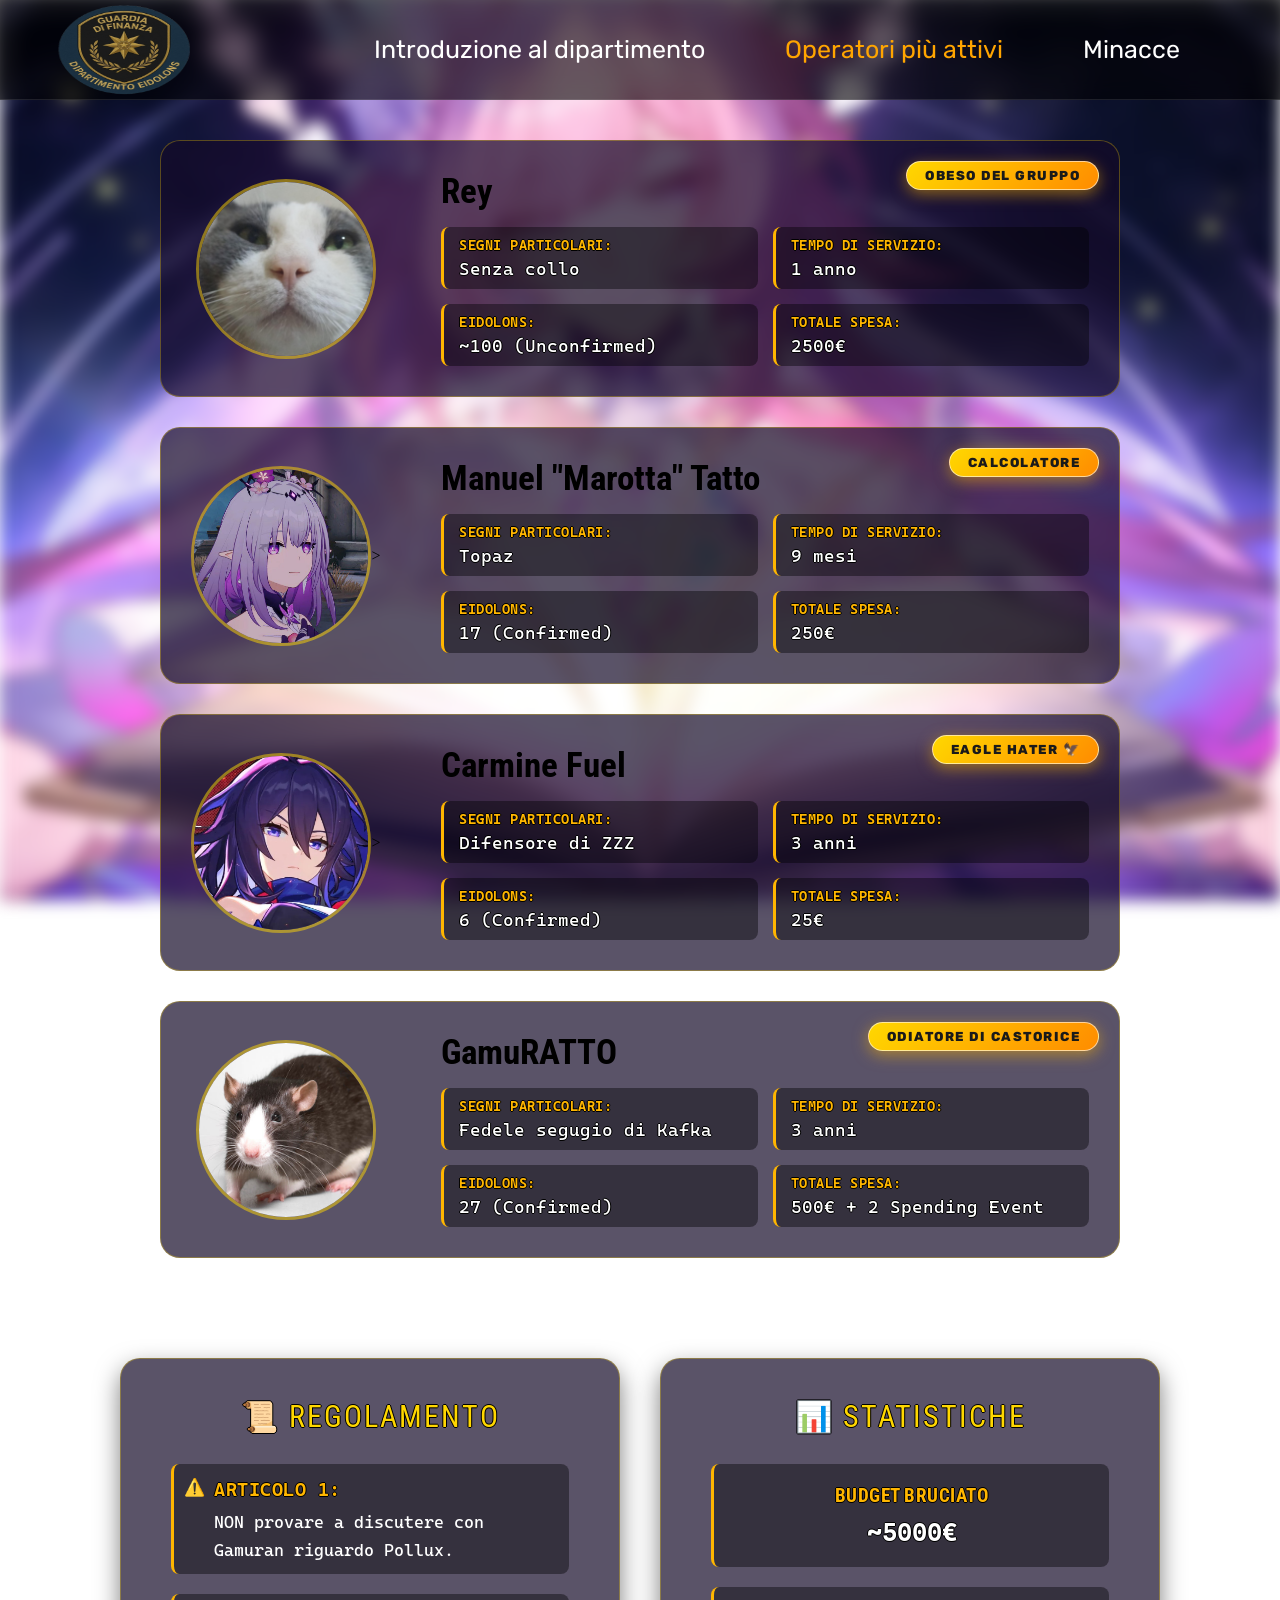
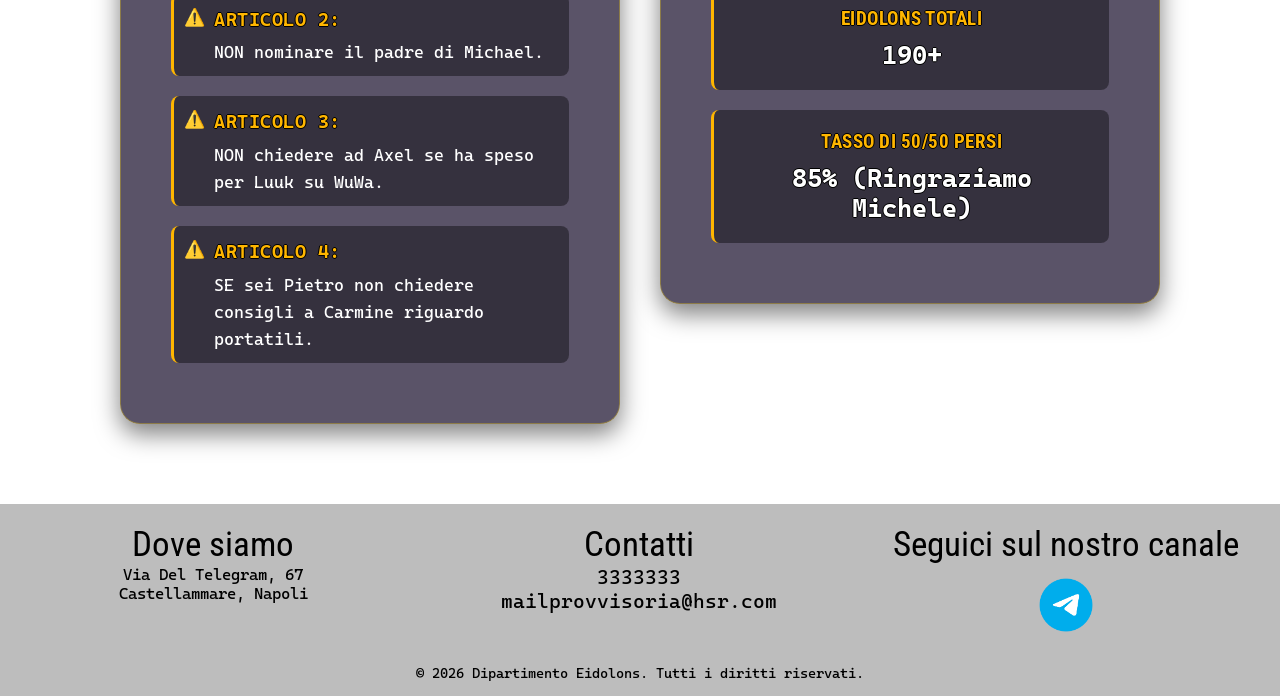
==== commit ea0a8511: "." ====
--- a/sites/operation.html
+++ b/sites/operation.html
@@ -111,7 +111,7 @@
         <ul>
             <li><strong>Articolo 1:</strong>NON provare a discutere con Gamuran riguardo Pollux.</li>
             <li><strong>Articolo 2:</strong>NON nominare il padre di Michael.</li>
-            <li><strong>Articolo 3:</strong>NON chiedere ad axel se ha speso per Luuk su WuWa.</li>
+            <li><strong>Articolo 3:</strong>NON chiedere ad Axel se ha speso per Luuk su WuWa.</li>
             <li><strong>Articolo 4:</strong>SE sei Pietro non chiedere consigli a Carmine riguardo portatili.</li>
         </ul>
     </div>
--- a/style.css
+++ b/style.css
@@ -587,4 +587,4 @@
     font-weight: bold;
     margin: 0;
     text-shadow: -1px 0 black, 0 1px black, 1px 0 black, 0 -1px black;
-}+}
